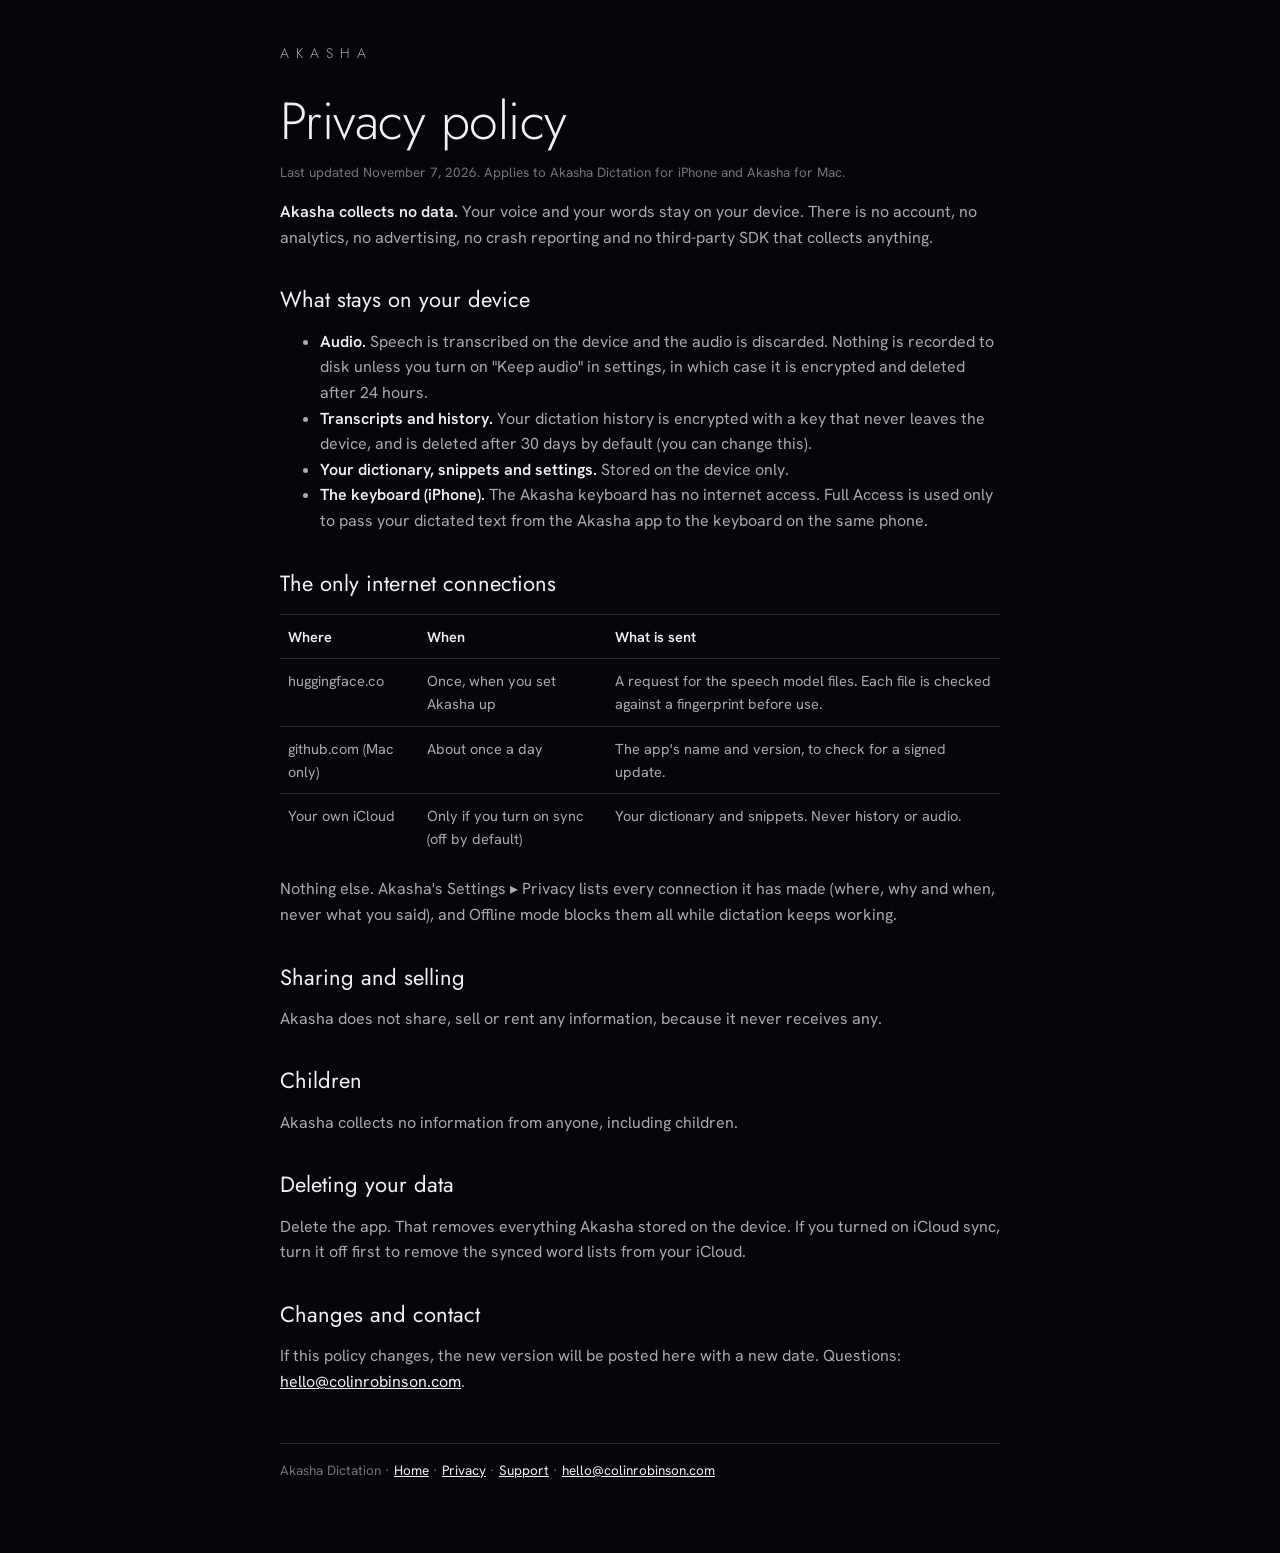
==== docs/privacy/index.html @ 75d55aa3 "Privacy policy and support pages for the App Store listing Co-Authored-By: Claude Opus 5.5 <noreply@" ====
<!doctype html>
<html lang="en">
<head>
<meta charset="utf-8">
<meta name="viewport" content="width=device-width,initial-scale=1,viewport-fit=cover">
<title>Akasha Privacy</title>
<meta name="description" content="Akasha's privacy policy: speech is transcribed on your device and never sent anywhere.">
<link rel="stylesheet" href="https://fonts.googleapis.com/css2?family=Jost:wght@300;400;500&family=Hanken+Grotesk:wght@400;600&display=swap">
<style>
:root{--void:#060509;--night2:#17141d;--rule:#2a2532;--ink:#f3eff5;--haze:#ada6b6;--dust:#776f80;--rim:#e8263f;
  --display:"Jost","Futura","Avenir Next",system-ui,sans-serif;--body:"Hanken Grotesk",-apple-system,BlinkMacSystemFont,"Segoe UI",sans-serif;color-scheme:dark}
*{box-sizing:border-box}
body{margin:0;background:var(--void);color:var(--ink);font:16px/1.6 var(--body);-webkit-font-smoothing:antialiased;padding:0 16px}
.wrap{max-width:720px;margin:0 auto;padding:40px 0 72px}
a{color:var(--ink)}
.top{font:300 14px/1 var(--display);letter-spacing:.5em;color:var(--haze);text-decoration:none}
h1{font:300 clamp(36px,8vw,52px)/1.05 var(--display);margin:28px 0 8px;letter-spacing:-.01em}
h2{font:400 22px/1.2 var(--display);margin:36px 0 8px}
p,li{color:var(--haze)}
b,strong{color:var(--ink);font-weight:600}
.date{color:var(--dust);font-size:13.5px}
table{width:100%;border-collapse:collapse;margin-top:10px;font-size:14.5px}
th,td{text-align:left;vertical-align:top;padding:10px 8px;border-top:1px solid var(--rule)}
th{font-weight:600;color:var(--ink)}
td{color:var(--haze)}
.scroll{overflow-x:auto}
footer{margin-top:48px;padding-top:16px;border-top:1px solid var(--rule);color:var(--dust);font-size:13.5px}
</style>
</head>
<body><div class="wrap">
<a class="top" href="/">AKASHA</a>
<h1>Privacy policy</h1>
<p class="date">Last updated November 7, 2026. Applies to Akasha Dictation for iPhone and Akasha for Mac.</p>

<p><strong>Akasha collects no data.</strong> Your voice and your words stay on your device. There is no account, no analytics, no advertising, no crash reporting and no third-party SDK that collects anything.</p>

<h2>What stays on your device</h2>
<ul>
<li><b>Audio.</b> Speech is transcribed on the device and the audio is discarded. Nothing is recorded to disk unless you turn on "Keep audio" in settings, in which case it is encrypted and deleted after 24 hours.</li>
<li><b>Transcripts and history.</b> Your dictation history is encrypted with a key that never leaves the device, and is deleted after 30 days by default (you can change this).</li>
<li><b>Your dictionary, snippets and settings.</b> Stored on the device only.</li>
<li><b>The keyboard (iPhone).</b> The Akasha keyboard has no internet access. Full Access is used only to pass your dictated text from the Akasha app to the keyboard on the same phone.</li>
</ul>

<h2>The only internet connections</h2>
<div class="scroll"><table>
<tr><th>Where</th><th>When</th><th>What is sent</th></tr>
<tr><td>huggingface.co</td><td>Once, when you set Akasha up</td><td>A request for the speech model files. Each file is checked against a fingerprint before use.</td></tr>
<tr><td>github.com (Mac only)</td><td>About once a day</td><td>The app's name and version, to check for a signed update.</td></tr>
<tr><td>Your own iCloud</td><td>Only if you turn on sync (off by default)</td><td>Your dictionary and snippets. Never history or audio.</td></tr>
</table></div>
<p>Nothing else. Akasha's Settings ▸ Privacy lists every connection it has made (where, why and when, never what you said), and Offline mode blocks them all while dictation keeps working.</p>

<h2>Sharing and selling</h2>
<p>Akasha does not share, sell or rent any information, because it never receives any.</p>

<h2>Children</h2>
<p>Akasha collects no information from anyone, including children.</p>

<h2>Deleting your data</h2>
<p>Delete the app. That removes everything Akasha stored on the device. If you turned on iCloud sync, turn it off first to remove the synced word lists from your iCloud.</p>

<h2>Changes and contact</h2>
<p>If this policy changes, the new version will be posted here with a new date. Questions: <a href="mailto:hello@colinrobinson.com">hello@colinrobinson.com</a>.</p>
<footer>Akasha Dictation · <a href="/">Home</a> · <a href="/privacy/">Privacy</a> · <a href="/support/">Support</a> · <a href="mailto:hello@colinrobinson.com">hello@colinrobinson.com</a></footer>
</div></body></html>
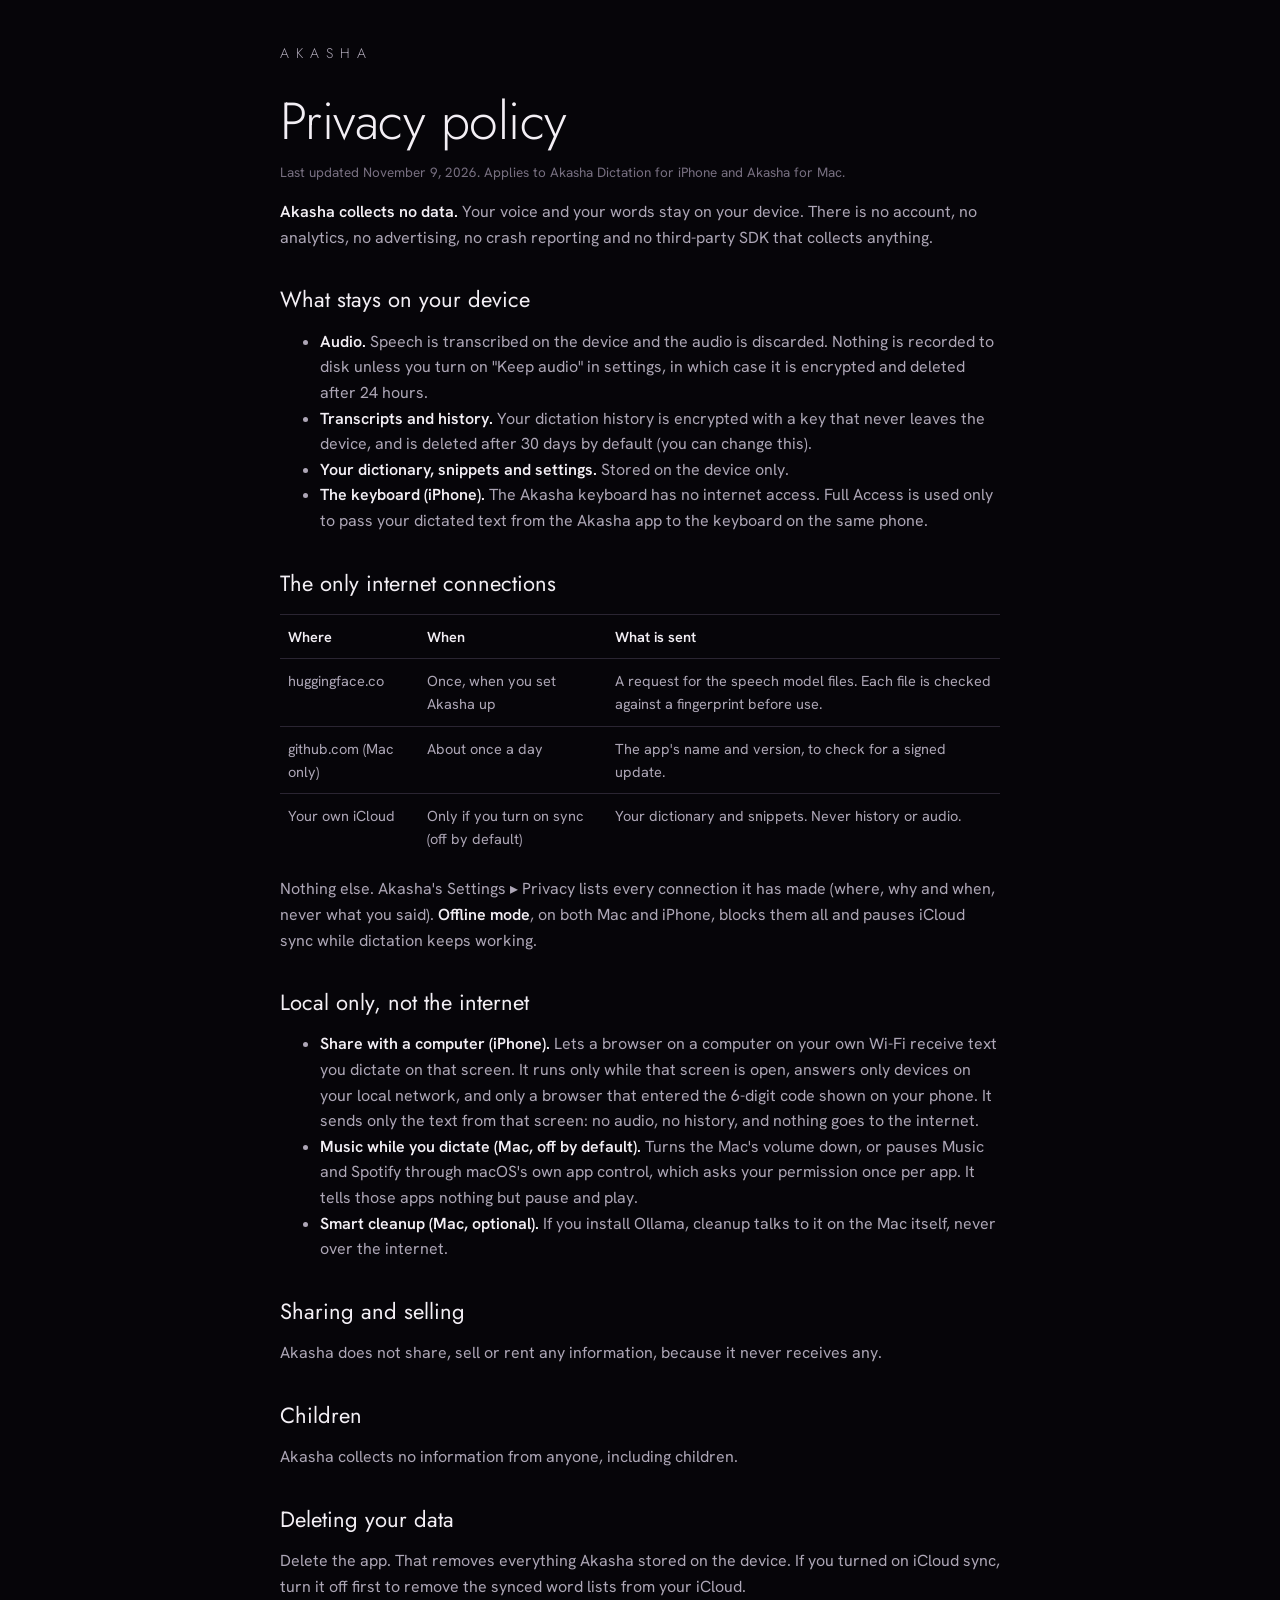
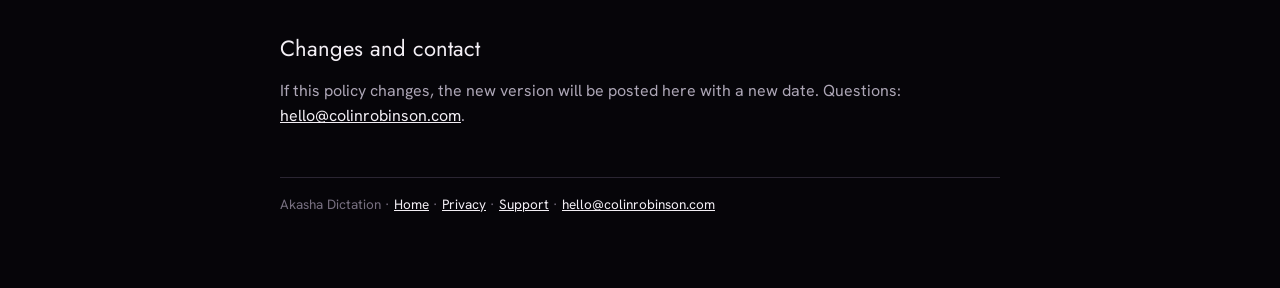
==== commit f548363e: "Site: App Store as the iPhone path, direct Mac DMG, share tags, iOS 18, privacy and support updates " ====
--- a/docs/privacy/index.html
+++ b/docs/privacy/index.html
@@ -30,7 +30,7 @@
 <body><div class="wrap">
 <a class="top" href="/">AKASHA</a>
 <h1>Privacy policy</h1>
-<p class="date">Last updated November 7, 2026. Applies to Akasha Dictation for iPhone and Akasha for Mac.</p>
+<p class="date">Last updated November 9, 2026. Applies to Akasha Dictation for iPhone and Akasha for Mac.</p>
 
 <p><strong>Akasha collects no data.</strong> Your voice and your words stay on your device. There is no account, no analytics, no advertising, no crash reporting and no third-party SDK that collects anything.</p>
 
@@ -49,7 +49,14 @@
 <tr><td>github.com (Mac only)</td><td>About once a day</td><td>The app's name and version, to check for a signed update.</td></tr>
 <tr><td>Your own iCloud</td><td>Only if you turn on sync (off by default)</td><td>Your dictionary and snippets. Never history or audio.</td></tr>
 </table></div>
-<p>Nothing else. Akasha's Settings ▸ Privacy lists every connection it has made (where, why and when, never what you said), and Offline mode blocks them all while dictation keeps working.</p>
+<p>Nothing else. Akasha's Settings ▸ Privacy lists every connection it has made (where, why and when, never what you said). <b>Offline mode</b>, on both Mac and iPhone, blocks them all and pauses iCloud sync while dictation keeps working.</p>
+
+<h2>Local only, not the internet</h2>
+<ul>
+<li><b>Share with a computer (iPhone).</b> Lets a browser on a computer on your own Wi-Fi receive text you dictate on that screen. It runs only while that screen is open, answers only devices on your local network, and only a browser that entered the 6-digit code shown on your phone. It sends only the text from that screen: no audio, no history, and nothing goes to the internet.</li>
+<li><b>Music while you dictate (Mac, off by default).</b> Turns the Mac's volume down, or pauses Music and Spotify through macOS's own app control, which asks your permission once per app. It tells those apps nothing but pause and play.</li>
+<li><b>Smart cleanup (Mac, optional).</b> If you install Ollama, cleanup talks to it on the Mac itself, never over the internet.</li>
+</ul>
 
 <h2>Sharing and selling</h2>
 <p>Akasha does not share, sell or rent any information, because it never receives any.</p>
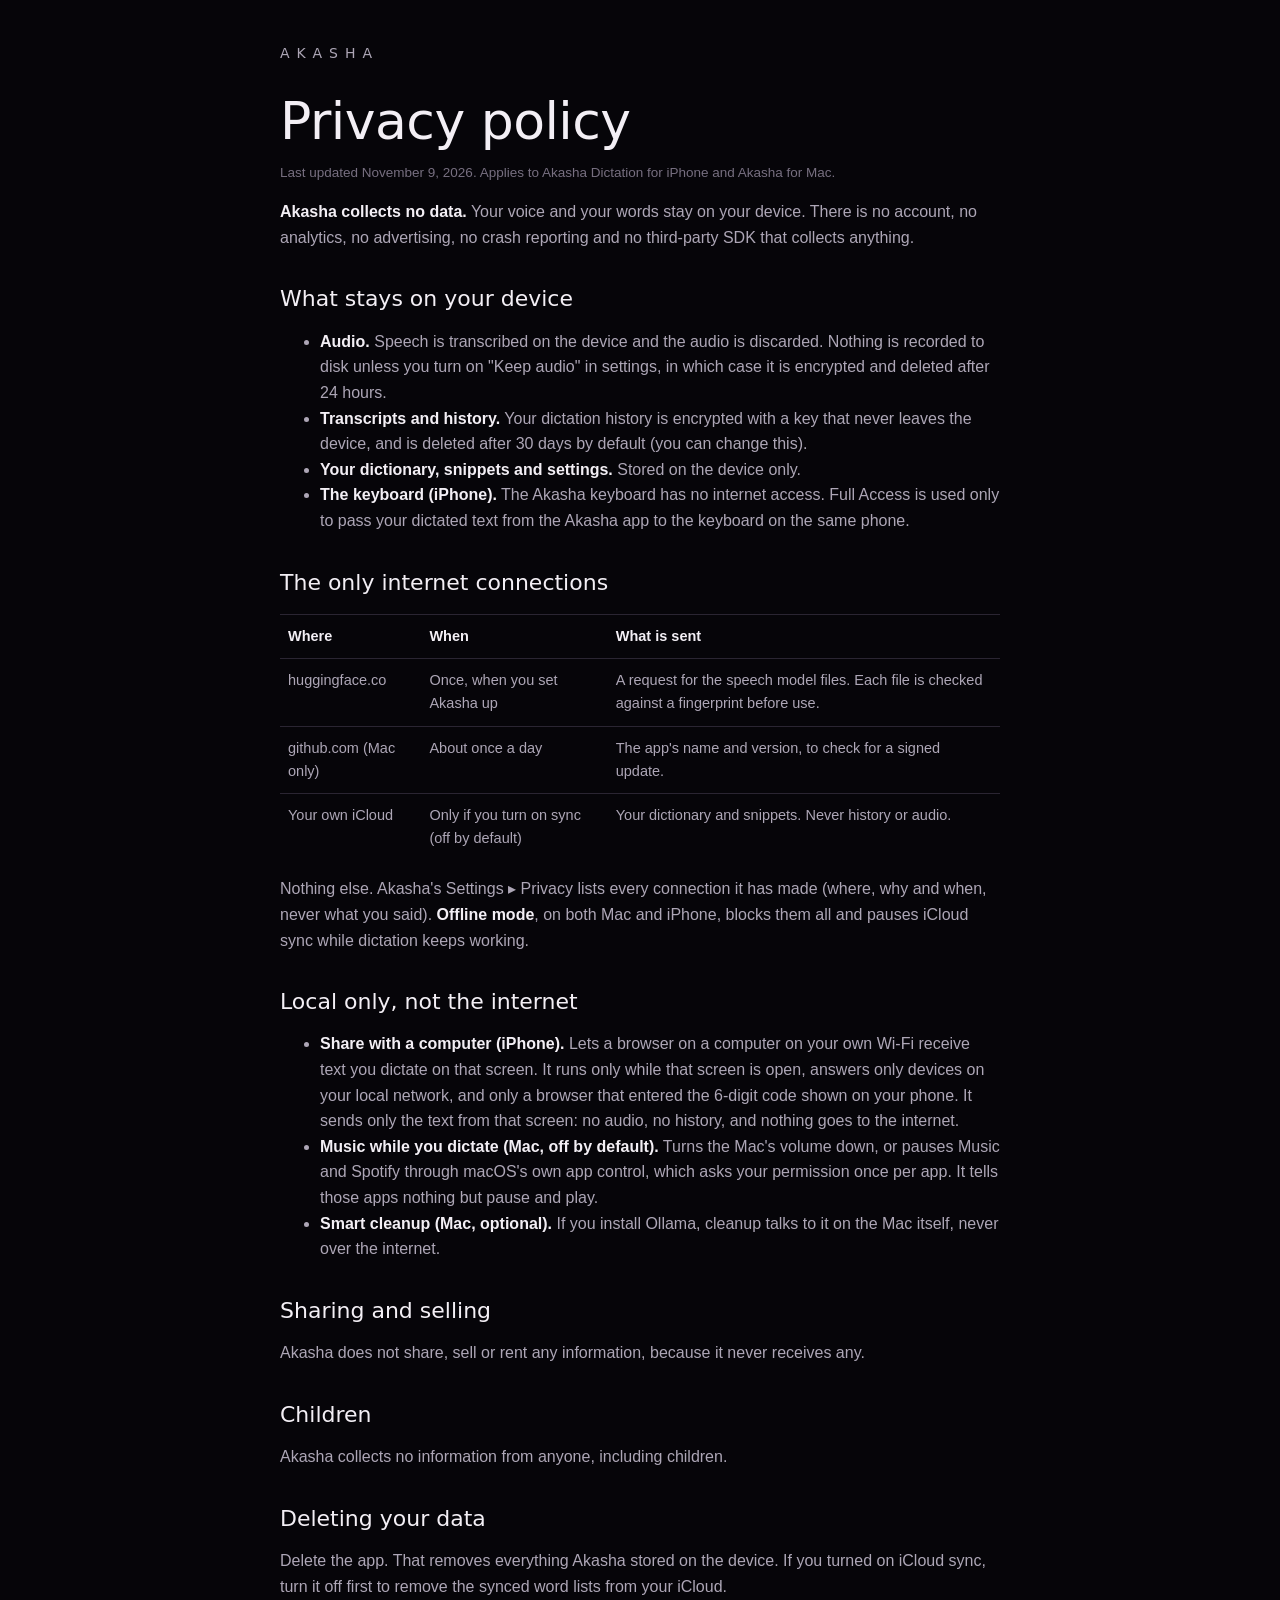
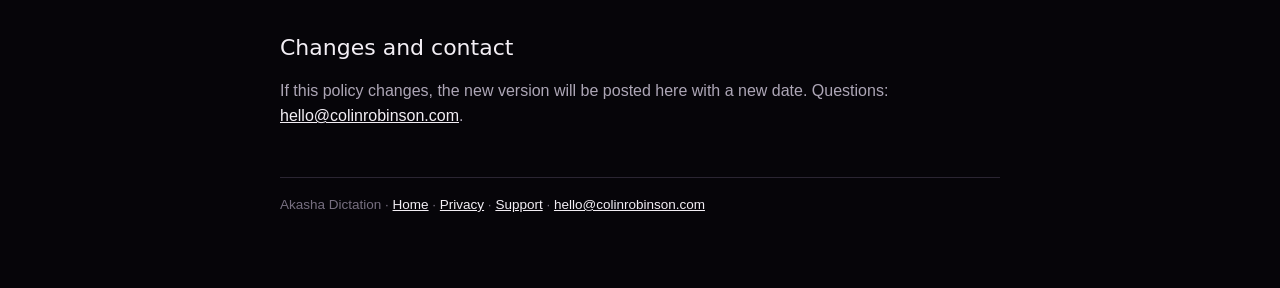
==== commit af56a251: "Site: self-hosted fonts, CSP and referrer policy (security audit 2026-11-18) The three pages loaded " ====
--- a/docs/privacy/index.html
+++ b/docs/privacy/index.html
@@ -2,10 +2,12 @@
 <html lang="en">
 <head>
 <meta charset="utf-8">
+<meta http-equiv="Content-Security-Policy" content="default-src 'self'; img-src 'self' data:; style-src 'self' 'unsafe-inline'; font-src 'self'; script-src 'self' 'unsafe-inline'; connect-src 'none'; base-uri 'none'; form-action 'none'; object-src 'none'">
+<meta name="referrer" content="strict-origin-when-cross-origin">
 <meta name="viewport" content="width=device-width,initial-scale=1,viewport-fit=cover">
 <title>Akasha Privacy</title>
 <meta name="description" content="Akasha's privacy policy: speech is transcribed on your device and never sent anywhere.">
-<link rel="stylesheet" href="https://fonts.googleapis.com/css2?family=Jost:wght@300;400;500&family=Hanken+Grotesk:wght@400;600&display=swap">
+<link rel="stylesheet" href="/fonts/fonts.css">
 <style>
 :root{--void:#060509;--night2:#17141d;--rule:#2a2532;--ink:#f3eff5;--haze:#ada6b6;--dust:#776f80;--rim:#e8263f;
   --display:"Jost","Futura","Avenir Next",system-ui,sans-serif;--body:"Hanken Grotesk",-apple-system,BlinkMacSystemFont,"Segoe UI",sans-serif;color-scheme:dark}
